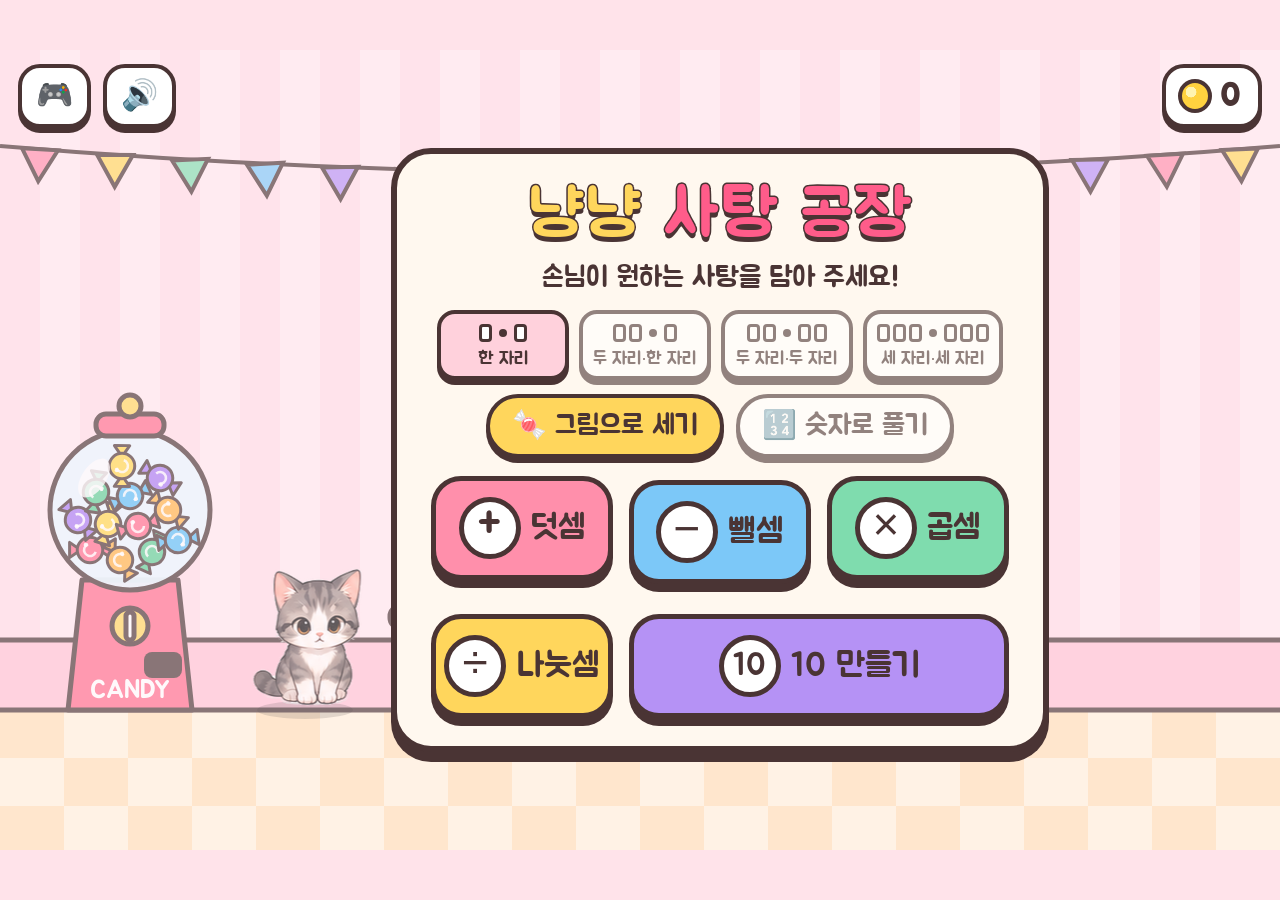
==== candy.html @ e0d0e5b4 "큰 수 사탕 포장 놀이: 2~4단계도 그림으로 풀기 - src/blocks.js: 낱개(1)·막대(10)·상자(100) 사탕으로 수 모형 놀이   덧셈: 두 쟁반 모으기 → 낱개 " ====
<!doctype html>
<html lang="ko">
<head>
  <meta charset="utf-8">
  <meta name="viewport" content="width=device-width, initial-scale=1, minimum-scale=1, maximum-scale=1, user-scalable=no, viewport-fit=cover">
  <meta name="theme-color" content="#ffe3ea">
  <meta name="apple-mobile-web-app-capable" content="yes">
  <title>냥냥 사탕 공장</title>
  <link rel="preconnect" href="https://fonts.googleapis.com">
  <link rel="preconnect" href="https://fonts.gstatic.com" crossorigin>
  <link href="https://fonts.googleapis.com/css2?family=Jua&display=swap" rel="stylesheet">
  <link rel="stylesheet" href="style.css?v=8">
</head>
<body>
  <div id="stage">
    <canvas id="scene"></canvas>

    <!-- 상단 HUD -->
    <div id="hud">
      <a id="btn-games" class="chip" href="./" aria-label="게임 고르기">🎮</a>
      <button id="btn-home" class="chip" aria-label="처음으로" hidden>🏠</button>
      <button id="btn-sound" class="chip" aria-label="소리">🔊</button>
      <div id="dots" hidden></div>
      <div id="coins" class="chip coins"><span class="coin"></span><b id="coin-count">0</b></div>
    </div>

    <!-- 손님 주문서 -->
    <div id="order" hidden>
      <p class="order-text"></p>
      <p class="order-expr"></p>
      <p class="order-q"></p>
      <div class="order-progress"></div>
    </div>

    <!-- 아래쪽 안내 -->
    <div id="tip" hidden></div>

    <!-- 큰 수 풀이 보드 (난이도 2~4 오답 힌트) -->
    <div id="work" hidden>
      <p class="work-title">차근차근 풀어 볼까?</p>
      <div class="work-body"></div>
      <p class="work-note"></p>
    </div>

    <!-- 3지선다 -->
    <div id="answers" hidden></div>

    <!-- 시작 화면 -->
    <section id="menu" class="screen">
      <div class="panel">
        <h1 class="title"><span>냥냥</span> 사탕 공장</h1>
        <p class="sub">손님이 원하는 사탕을 담아 주세요!</p>
        <!-- 난이도: 칸 모양으로 자릿수를 보여 줌 (글을 못 읽어도 고를 수 있게) -->
        <div class="diffs" role="radiogroup" aria-label="난이도">
          <button class="diff" data-diff="1" aria-checked="true"><span class="boxes"><i></i><b></b><i></i></span><small>한 자리</small></button>
          <button class="diff" data-diff="2" aria-checked="false"><span class="boxes"><i></i><i></i><b></b><i></i></span><small>두 자리·한 자리</small></button>
          <button class="diff" data-diff="3" aria-checked="false"><span class="boxes"><i></i><i></i><b></b><i></i><i></i></span><small>두 자리·두 자리</small></button>
          <button class="diff" data-diff="4" aria-checked="false"><span class="boxes"><i></i><i></i><i></i><b></b><i></i><i></i><i></i></span><small>세 자리·세 자리</small></button>
        </div>
        <div class="levels" role="radiogroup" aria-label="푸는 방법">
          <button class="pill" data-level="picture" aria-checked="true">🍬 그림으로 세기</button>
          <button class="pill" data-level="number" aria-checked="false">🔢 숫자로 풀기</button>
        </div>
        <p class="big-note">그림으로: 낱개 10개는 막대 🍭, 막대 10개는 상자 📦로 포장해요<br><small>곱셈·나눗셈 그림은 두 자리·한 자리까지 · 숫자로 풀면 풀이판이 나와요</small></p>
        <div class="modes">
          <button class="btn mode add" data-mode="add"><span class="sign">+</span><span>덧셈</span></button>
          <button class="btn mode sub" data-mode="sub"><span class="sign">−</span><span>뺄셈</span></button>
          <button class="btn mode mul" data-mode="mul"><span class="sign">×</span><span>곱셈</span></button>
          <button class="btn mode div" data-mode="div"><span class="sign">÷</span><span>나눗셈</span></button>
          <button class="btn mode ten" data-mode="ten"><span class="sign">10</span><span>10 만들기</span></button>
        </div>
      </div>
    </section>

    <!-- 결과 화면 -->
    <section id="result" class="screen" hidden>
      <div class="panel">
        <h2 class="title small">오늘 영업 끝!</h2>
        <div class="stars"></div>
        <p class="earned"></p>
        <div class="row">
          <button class="btn go again">한 번 더!</button>
          <button class="btn go home">처음으로</button>
        </div>
      </div>
    </section>
  </div>

  <!-- 배포할 때 v 값을 올리면 모든 파일이 한꺼번에 새로 받아진다 (캐시에서 옛 파일과 섞이지 않게) -->
  <script type="importmap">
  {
    "imports": {
      "./src/sprites.js": "./src/sprites.js?v=8",
      "./src/characters.js": "./src/characters.js?v=8",
      "./src/actor.js": "./src/actor.js?v=8",
      "./src/audio.js": "./src/audio.js?v=8",
      "./src/problems.js": "./src/problems.js?v=8",
      "./src/work.js": "./src/work.js?v=8",
      "./src/viewport.js": "./src/viewport.js?v=8",
      "./src/blocks.js": "./src/blocks.js?v=8"
    }
  }
  </script>
  <script type="module" src="src/game.js?v=8"></script>
</body>
</html>
---- style.css ----
:root {
  --ink: #4a3434;
  --cream: #fff8ef;
  --pink: #ff8fab;
  --sky: #7cc8f8;
  --mint: #7fdcae;
  --lemon: #ffd65c;
  --grape: #b592f5;
  --font: 'Jua', 'Apple SD Gothic Neo', 'Malgun Gothic', 'Noto Sans KR', sans-serif;
  /* 노치·홈 바 영역 (game.js fit() 이 읽어서 무대를 그 안에 맞춘다) */
  --sat: env(safe-area-inset-top, 0px);
  --sar: env(safe-area-inset-right, 0px);
  --sab: env(safe-area-inset-bottom, 0px);
  --sal: env(safe-area-inset-left, 0px);
}

* { box-sizing: border-box; -webkit-tap-highlight-color: transparent; }

html, body {
  margin: 0;
  padding: 0;
  height: 100%;
  overflow: hidden;
  overscroll-behavior: none;
  /* 삼성 인터넷 등이 글자만 따로 키우지 않게 */
  -webkit-text-size-adjust: 100%;
  text-size-adjust: 100%;
  background: #ffe3ea;
  font-family: var(--font);
  color: var(--ink);
  user-select: none;
  -webkit-user-select: none;
  -webkit-touch-callout: none;
  touch-action: none;
}

/* 화면 밖으로 삐져나가는 내용이 문서 크기를 키우지 않도록 고정 틀 안에 둔다 */
body { position: fixed; inset: 0; }

#stage {
  position: absolute;
  left: 0; top: 0;
  width: 100%;
  height: 100%;
  visibility: hidden;   /* game.js 가 크기를 맞춘 뒤 .ready 로 보여 준다 */
  transform-origin: 0 0;
  overflow: hidden;
  border-radius: 0;
}

#stage.ready { visibility: visible; }

#scene { position: absolute; inset: 0; width: 100%; height: 100%; display: block; }

[hidden] { display: none !important; }

button { font-family: var(--font); color: var(--ink); cursor: pointer; touch-action: manipulation; }

/* ── 스티커 버튼 ───────────────────────────── */
.btn {
  border: 5px solid var(--ink);
  border-radius: 30px;
  background: #fff;
  box-shadow: 0 8px 0 var(--ink);
  transition: transform .08s, box-shadow .08s, filter .2s;
  font-size: 34px;
}
.btn:active { transform: translateY(6px); box-shadow: 0 2px 0 var(--ink); }

.chip {
  height: 64px;
  min-width: 64px;
  border: 4px solid var(--ink);
  border-radius: 22px;
  background: #fff;
  box-shadow: 0 5px 0 var(--ink);
  font-size: 30px;
  display: inline-flex;
  align-items: center;
  justify-content: center;
  gap: 8px;
  padding: 0 14px;
}
button.chip:active { transform: translateY(4px); box-shadow: 0 1px 0 var(--ink); }

/* ── HUD ──────────────────────────────────── */
#hud {
  position: absolute;
  left: 18px; right: 18px; top: 14px;
  display: flex;
  align-items: center;
  gap: 12px;
  pointer-events: none;
  z-index: 5;   /* 메뉴·결과 화면 위에서도 버튼을 누를 수 있게 */
}
#hud > * { pointer-events: auto; }
#coins { margin-left: auto; font-size: 32px; padding: 0 18px 0 12px; }
.coin {
  width: 34px; height: 34px;
  border-radius: 50%;
  background: radial-gradient(circle at 35% 35%, #fff4b0 0 22%, #ffd23f 23% 100%);
  border: 4px solid var(--ink);
  display: inline-block;
}
#coins.bump { animation: bump .4s; }

#dots {
  position: absolute;
  left: 50%; transform: translateX(-50%);
  display: flex; gap: 12px;
  background: #fff;
  border: 4px solid var(--ink);
  border-radius: 24px;
  box-shadow: 0 5px 0 var(--ink);
  padding: 8px 16px;
}
.dot {
  width: 40px; height: 40px;
  border-radius: 50%;
  border: 4px dashed #d8c4b8;
  display: grid; place-items: center;
  font-size: 26px;
  line-height: 1;
}
.dot.now { border: 4px solid var(--pink); animation: pulse 1s infinite; }
.dot.done { border: 4px solid var(--ink); background: var(--lemon); }
.dot.ok { border: 4px solid var(--ink); background: var(--mint); }

/* ── 주문서 ───────────────────────────────── */
#order {
  position: absolute;
  right: 26px; top: 104px;
  width: 430px;
  background: #fff;
  border: 5px solid var(--ink);
  border-radius: 30px;
  box-shadow: 0 7px 0 var(--ink);
  padding: 14px 20px 16px;
  text-align: center;
  pointer-events: none;
  animation: popin .35s cubic-bezier(.3, 1.6, .5, 1);
}
#order::after {
  content: '';
  position: absolute;
  right: 150px; bottom: -26px;
  border: 14px solid transparent;
  border-top: 16px solid var(--ink);
}
#order p { margin: 0; }
.order-text { font-size: 27px; line-height: 1.25; }
.order-expr { font-size: 60px; line-height: 1.1; margin-top: 6px !important; letter-spacing: 2px; }
.order-expr .q { color: #ff5c8a; display: inline-block; animation: wiggle 1.4s infinite; }
.order-expr .ans { color: #23a86b; display: inline-block; animation: bump .5s; }
.order-expr.long { font-size: 46px; }
.order-expr.xlong { font-size: 36px; letter-spacing: 0; }
.order-q { font-size: 30px; color: #ff5c8a; margin-top: 4px !important; }
.order-progress { display: flex; justify-content: center; gap: 8px; margin-top: 8px; }
.order-progress:empty { display: none; }
.order-progress i {
  width: 30px; height: 30px; border-radius: 50%;
  border: 4px dashed #d8c4b8;
}
.order-progress i.on { border: 4px solid var(--ink); background: var(--pink); animation: popin .3s; }

/* ── 안내 ─────────────────────────────────── */
#tip {
  position: absolute;
  left: 0; right: 0; bottom: 40px;
  margin: 0 auto;
  width: fit-content;
  background: var(--lemon);
  border: 5px solid var(--ink);
  border-radius: 999px;
  box-shadow: 0 6px 0 var(--ink);
  padding: 12px 34px;
  font-size: 36px;
  white-space: nowrap;
  pointer-events: none;
  animation: popin .3s cubic-bezier(.3, 1.6, .5, 1);
}

/* ── 답 버튼 ──────────────────────────────── */
#answers {
  position: absolute;
  left: 0; right: 0; bottom: 22px;
  display: flex;
  justify-content: center;
  gap: 34px;
}
.answer {
  width: 180px; height: 108px;
  font-size: 66px;
  line-height: 1;
  background: #fff;
  animation: popin .35s cubic-bezier(.3, 1.6, .5, 1) backwards;
}
.answer:nth-child(2) { animation-delay: .07s; }
.answer:nth-child(3) { animation-delay: .14s; }
.answer.wrong { background: #e9e1dc; color: #b7a69c; filter: grayscale(1); animation: shake .4s; pointer-events: none; }
.answer.right { background: var(--mint); animation: bump .5s; }
#answers.locked .answer { pointer-events: none; }
.answer.long { width: 205px; font-size: 50px; }
.answer.xlong { width: 205px; font-size: 40px; }

/* ── 큰 수 풀이 보드 ──────────────────────── */
#work {
  position: absolute;
  left: 400px; top: 340px; width: 580px;
  background: #fff;
  border: 5px solid var(--ink);
  border-radius: 26px;
  box-shadow: 0 7px 0 var(--ink);
  padding: 10px 18px 12px;
  text-align: center;
  pointer-events: none;
  animation: popin .35s cubic-bezier(.3, 1.6, .5, 1);
  --cell: 46px;
}
#work p { margin: 0; }
.work-title { font-size: 26px; color: #ff5c8a; margin-bottom: 4px !important; }
.work-note { font-size: 24px; min-height: 30px; margin-top: 8px !important; }
.work-note:empty { display: none; }
.col-grid { display: grid; justify-content: center; column-gap: 4px; }
.col-grid .cell { height: 42px; font-size: 40px; line-height: 42px; text-align: center; border-radius: 8px; }
.col-grid .cell.mark { height: 26px; font-size: 22px; line-height: 26px; color: #ff5c8a; }
.col-grid .cell.now { background: #fff3b0; }
.col-grid .cell.struck { color: #b7a69c; text-decoration: line-through; text-decoration-thickness: 3px; }
.col-grid .cell.result { color: #23a86b; }
.col-grid .rule { height: 5px; background: var(--ink); border-radius: 3px; margin: 4px 0; }
.work-body .line { font-size: 30px; margin: 3px 0; }
.work-body .line.note { font-size: 23px; color: #8a6f66; }
.work-body .line.final { font-size: 34px; color: #23a86b; }
.pop { animation: popin .3s cubic-bezier(.3, 1.6, .5, 1); }

/* ── 화면 패널 ────────────────────────────── */
.screen {
  position: absolute; inset: 0;
  display: grid; place-items: center;
  background: rgba(255, 238, 243, .35);
}
.panel {
  background: var(--cream);
  border: 6px solid var(--ink);
  border-radius: 40px;
  box-shadow: 0 10px 0 var(--ink);
  padding: 26px 40px 34px;
  text-align: center;
  animation: popin .4s cubic-bezier(.3, 1.6, .5, 1);
}
#menu .panel { margin-left: 160px; padding: 20px 34px 28px; }
.title {
  margin: 0;
  font-size: 66px;
  font-weight: normal;
  color: #ff5c8a;
  -webkit-text-stroke: 3px var(--ink);
  paint-order: stroke fill;
  text-shadow: 0 5px 0 var(--ink);
  letter-spacing: 2px;
}
.title span { color: var(--lemon); }
.title.small { font-size: 56px; }
.sub { font-size: 28px; margin: 4px 0 14px; }

.levels { display: flex; gap: 12px; justify-content: center; margin-bottom: 18px; }

/* 난이도: 자릿수를 칸 모양으로 */
.diffs { display: flex; gap: 10px; justify-content: center; margin-bottom: 14px; }
.diff {
  min-width: 132px;
  border: 4px solid var(--ink);
  border-radius: 18px;
  background: #fff;
  box-shadow: 0 5px 0 var(--ink);
  padding: 8px 10px 5px;
  display: flex; flex-direction: column; align-items: center; gap: 4px;
  opacity: .6;
}
.diff[aria-checked="true"] { background: #ffd1dc; opacity: 1; }
.diff:active { transform: translateY(4px); box-shadow: 0 1px 0 var(--ink); }
.diff .boxes { display: flex; align-items: center; gap: 3px; height: 22px; }
.diff .boxes i { width: 13px; height: 18px; border: 3px solid var(--ink); border-radius: 4px; background: #fff; }
.diff .boxes b { width: 8px; height: 8px; border-radius: 50%; background: var(--ink); margin: 0 4px; }
.diff small { font-size: 18px; white-space: nowrap; }

.big-note { display: none; font-size: 21px; line-height: 1.3; color: #b0607a; margin: -6px 0 12px; }
#menu.big-numbers .big-note { display: block; }
#menu .big-note small { font-size: 17px; color: #8a6f66; }
.pill {
  border: 4px solid var(--ink);
  border-radius: 999px;
  background: #fff;
  padding: 10px 22px;
  font-size: 28px;
  box-shadow: 0 5px 0 var(--ink);
  opacity: .6;
}
.pill[aria-checked="true"] { background: var(--lemon); opacity: 1; }
.pill:active { transform: translateY(4px); box-shadow: 0 1px 0 var(--ink); }

.modes { display: grid; grid-template-columns: repeat(3, 182px); gap: 16px; justify-content: center; }
.mode {
  height: 104px;
  display: flex; align-items: center; justify-content: center; gap: 10px;
  font-size: 34px;
  white-space: nowrap;
}
.mode .sign {
  width: 62px; height: 62px;
  border-radius: 50%;
  background: #fff;
  border: 5px solid var(--ink);
  display: grid; place-items: center;
  font-size: 46px; line-height: 1;
  padding-bottom: 4px;
}
.mode.ten { grid-column: span 2; background: var(--grape); }
.mode.ten .sign { font-size: 32px; padding-bottom: 2px; }
.mode.add { background: var(--pink); }
.mode.sub { background: var(--sky); }
.mode.mul { background: var(--mint); }
.mode.div { background: var(--lemon); }

.stars { font-size: 70px; margin: 14px 0 4px; letter-spacing: 4px; }
.stars .off { filter: grayscale(1) opacity(.35); }
.stars span { display: inline-block; animation: popin .4s cubic-bezier(.3, 1.6, .5, 1) backwards; }
.earned { font-size: 34px; margin: 4px 0 22px; }
.row { display: flex; gap: 22px; justify-content: center; }
.go { padding: 14px 34px; background: var(--pink); }
.go.home { background: #fff; }


.float-coin {
  position: absolute;
  font-size: 46px;
  color: #ffb300;
  -webkit-text-stroke: 2px var(--ink);
  paint-order: stroke fill;
  pointer-events: none;
  animation: floatup 1.1s ease-out forwards;
}

@keyframes popin { from { transform: scale(.4); opacity: 0; } to { transform: scale(1); opacity: 1; } }
@keyframes bump { 0%, 100% { transform: scale(1); } 40% { transform: scale(1.18); } }
@keyframes shake { 0%, 100% { transform: translateX(0); } 25% { transform: translateX(-12px); } 75% { transform: translateX(12px); } }
@keyframes pulse { 50% { transform: scale(1.15); } }
@keyframes wiggle { 0%, 100% { transform: rotate(0); } 25% { transform: rotate(-10deg); } 75% { transform: rotate(10deg); } }
@keyframes floatup { from { transform: translateY(0); opacity: 1; } to { transform: translateY(-90px); opacity: 0; } }

/* ── 세로 화면 (폭 720 무대) ───────────────── */
#stage.portrait #order {
  left: 20px; right: auto; top: 104px;
  width: 450px;
}
#stage.portrait #order::after {
  right: -30px; bottom: auto; top: 110px;
  border: 14px solid transparent;
  border-left: 16px solid var(--ink);
}
#stage.portrait #menu .panel { margin-left: 0; margin-top: -40px; }
#stage.portrait .modes { grid-template-columns: repeat(2, 250px); }
#stage.portrait #work { left: 24px; top: 410px; width: auto; right: 24px; }
#stage.portrait .order-expr { font-size: 56px; }

#debug {
  position: fixed; left: 4px; top: 4px; z-index: 99;
  max-width: calc(100% - 8px);
  margin: 0; padding: 6px 8px;
  background: rgba(0, 0, 0, .75); color: #fff;
  font: 11px/1.35 monospace;
  white-space: pre-wrap; word-break: break-all;
  pointer-events: none;
}

a.chip { text-decoration: none; color: var(--ink); }
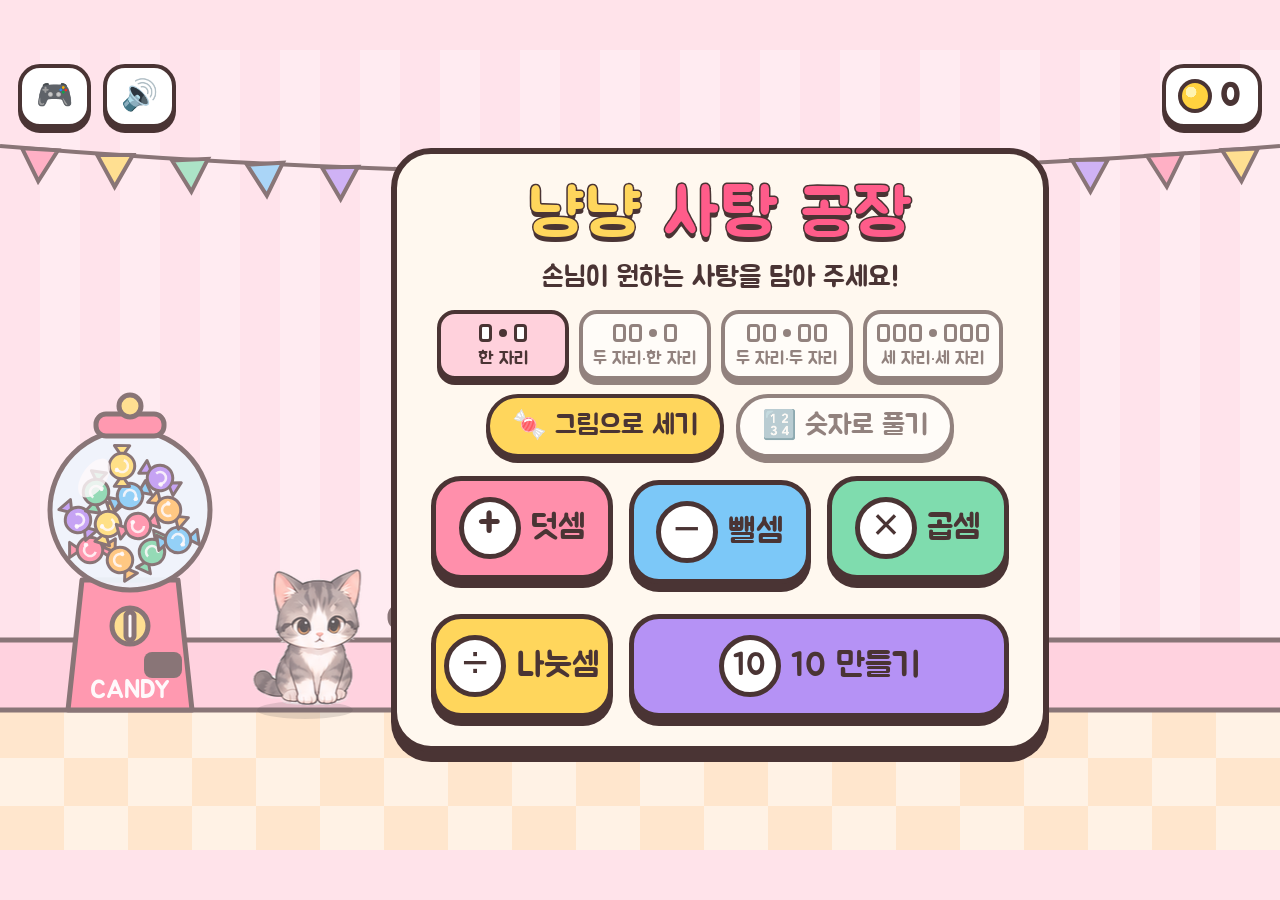
==== commit dd8876b4: "새 동물 스프라이트로 손님 교체, 펭귄 주인공도 스프라이트로 - 토끼·곰·시바·병아리·다람쥐 시트를 포장해 손님으로 추가 (호랑이 포함 6마리 중 5마리가 한 판에 등장) - 코드" ====
--- a/candy.html
+++ b/candy.html
@@ -9,7 +9,7 @@
   <link rel="preconnect" href="https://fonts.googleapis.com">
   <link rel="preconnect" href="https://fonts.gstatic.com" crossorigin>
   <link href="https://fonts.googleapis.com/css2?family=Jua&display=swap" rel="stylesheet">
-  <link rel="stylesheet" href="style.css?v=8">
+  <link rel="stylesheet" href="style.css?v=9">
 </head>
 <body>
   <div id="stage">
@@ -90,17 +90,17 @@
   <script type="importmap">
   {
     "imports": {
-      "./src/sprites.js": "./src/sprites.js?v=8",
-      "./src/characters.js": "./src/characters.js?v=8",
-      "./src/actor.js": "./src/actor.js?v=8",
-      "./src/audio.js": "./src/audio.js?v=8",
-      "./src/problems.js": "./src/problems.js?v=8",
-      "./src/work.js": "./src/work.js?v=8",
-      "./src/viewport.js": "./src/viewport.js?v=8",
-      "./src/blocks.js": "./src/blocks.js?v=8"
+      "./src/sprites.js": "./src/sprites.js?v=9",
+      "./src/characters.js": "./src/characters.js?v=9",
+      "./src/actor.js": "./src/actor.js?v=9",
+      "./src/audio.js": "./src/audio.js?v=9",
+      "./src/problems.js": "./src/problems.js?v=9",
+      "./src/work.js": "./src/work.js?v=9",
+      "./src/viewport.js": "./src/viewport.js?v=9",
+      "./src/blocks.js": "./src/blocks.js?v=9"
     }
   }
   </script>
-  <script type="module" src="src/game.js?v=8"></script>
+  <script type="module" src="src/game.js?v=9"></script>
 </body>
 </html>
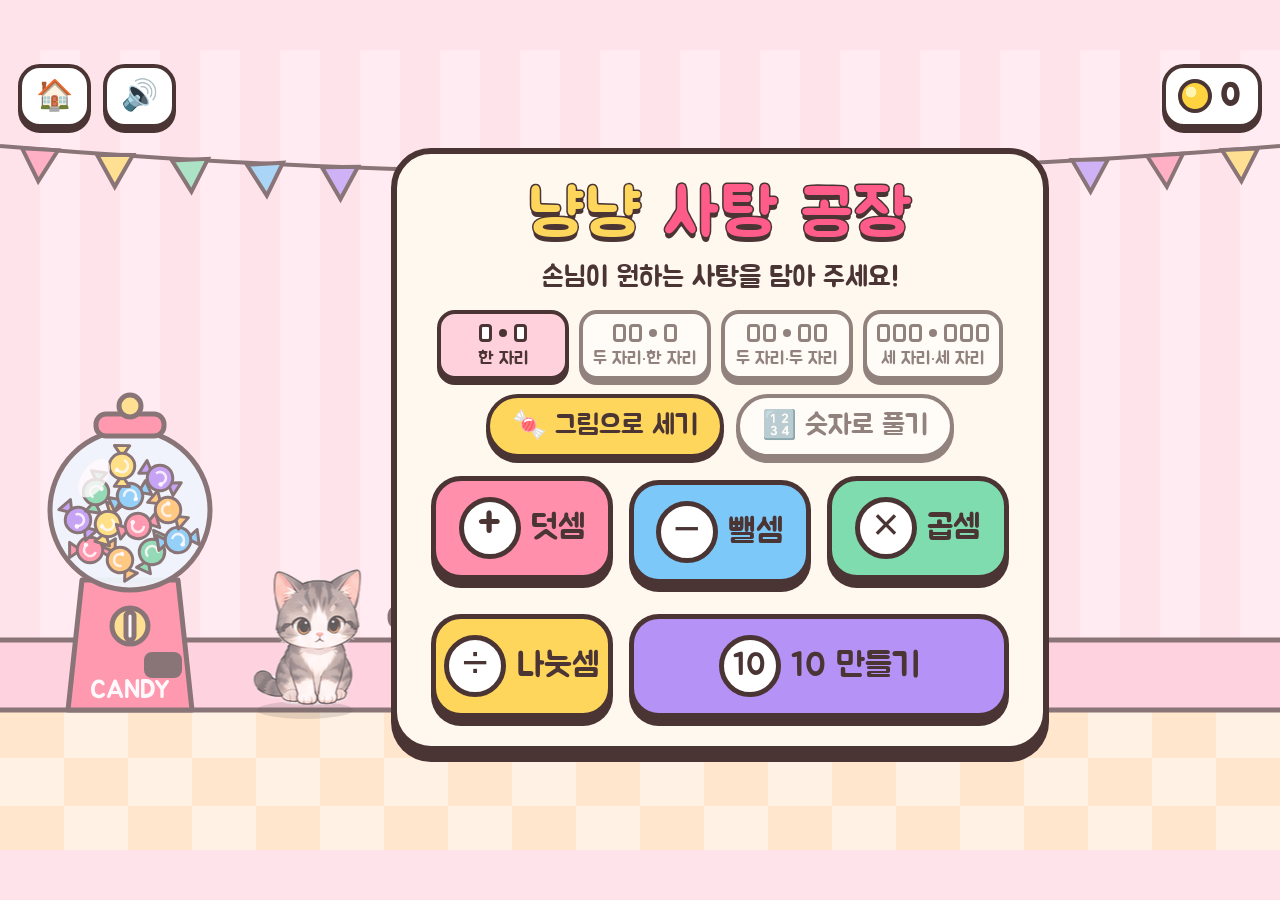
==== commit 8385d150: "펭귄: 문제를 깃발 위 간판으로, 난이도별 슬로모션 / 🏠·🔙 버튼 정리 - 펭귄 남극탐험: 문제를 깃발 세 개 위 큰 간판에 그려 가까워져야 읽히게. 읽힐 거리에서 문제 음성. " ====
--- a/candy.html
+++ b/candy.html
@@ -9,7 +9,7 @@
   <link rel="preconnect" href="https://fonts.googleapis.com">
   <link rel="preconnect" href="https://fonts.gstatic.com" crossorigin>
   <link href="https://fonts.googleapis.com/css2?family=Jua&display=swap" rel="stylesheet">
-  <link rel="stylesheet" href="style.css?v=9">
+  <link rel="stylesheet" href="style.css?v=10">
 </head>
 <body>
   <div id="stage">
@@ -17,8 +17,8 @@
 
     <!-- 상단 HUD -->
     <div id="hud">
-      <a id="btn-games" class="chip" href="./" aria-label="게임 고르기">🎮</a>
-      <button id="btn-home" class="chip" aria-label="처음으로" hidden>🏠</button>
+      <a id="btn-games" class="chip" href="./" aria-label="게임 고르기 (처음 화면)">🏠</a>
+      <button id="btn-home" class="chip" aria-label="뒤로 (게임 로비)" hidden>🔙</button>
       <button id="btn-sound" class="chip" aria-label="소리">🔊</button>
       <div id="dots" hidden></div>
       <div id="coins" class="chip coins"><span class="coin"></span><b id="coin-count">0</b></div>
@@ -90,17 +90,17 @@
   <script type="importmap">
   {
     "imports": {
-      "./src/sprites.js": "./src/sprites.js?v=9",
-      "./src/characters.js": "./src/characters.js?v=9",
-      "./src/actor.js": "./src/actor.js?v=9",
-      "./src/audio.js": "./src/audio.js?v=9",
-      "./src/problems.js": "./src/problems.js?v=9",
-      "./src/work.js": "./src/work.js?v=9",
-      "./src/viewport.js": "./src/viewport.js?v=9",
-      "./src/blocks.js": "./src/blocks.js?v=9"
+      "./src/sprites.js": "./src/sprites.js?v=10",
+      "./src/characters.js": "./src/characters.js?v=10",
+      "./src/actor.js": "./src/actor.js?v=10",
+      "./src/audio.js": "./src/audio.js?v=10",
+      "./src/problems.js": "./src/problems.js?v=10",
+      "./src/work.js": "./src/work.js?v=10",
+      "./src/viewport.js": "./src/viewport.js?v=10",
+      "./src/blocks.js": "./src/blocks.js?v=10"
     }
   }
   </script>
-  <script type="module" src="src/game.js?v=9"></script>
+  <script type="module" src="src/game.js?v=10"></script>
 </body>
 </html>
--- a/style.css
+++ b/style.css
@@ -374,3 +374,8 @@
 }
 
 a.chip { text-decoration: none; color: var(--ink); }
+
+/* 세로 화면: 왼쪽엔 🏠 🔙 만, 🔊 는 오른쪽 코인 옆으로 (가운데 진행 점과 겹치지 않게) */
+#stage.portrait #hud > :not(#btn-games):not(#btn-home) { order: 1; }
+#stage.portrait #btn-sound { margin-left: auto; }
+#stage.portrait #coins { margin-left: 0; }
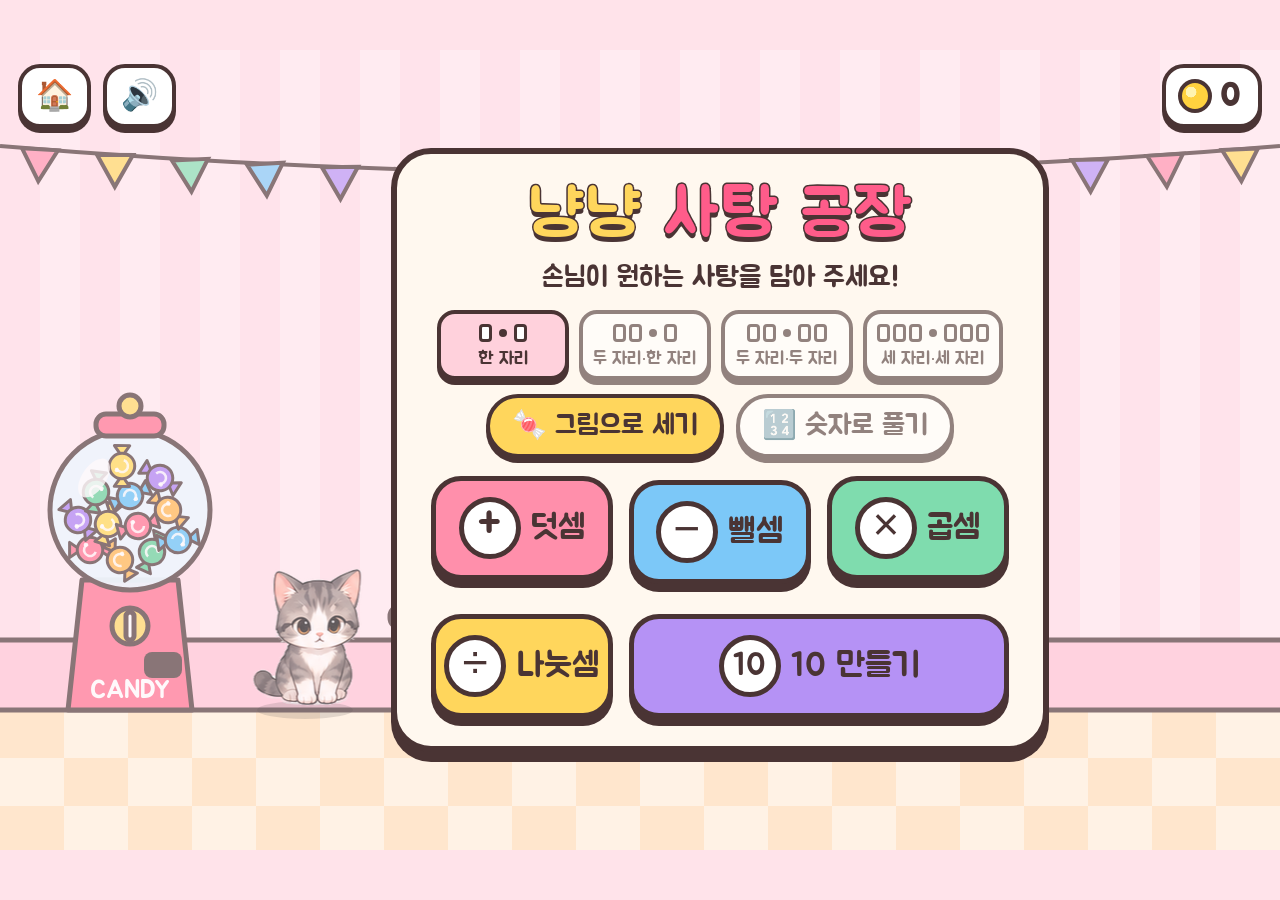
==== commit 14799d05: "상점 · 오늘의 미션 · 다시 도전 · 부모님 보기 + 주방 단체/거스름돈/대왕 손님 + 마무리 점검 공용 (기기 저장, localStorage) - src/save.js: 저장 " ====
--- a/candy.html
+++ b/candy.html
@@ -9,7 +9,7 @@
   <link rel="preconnect" href="https://fonts.googleapis.com">
   <link rel="preconnect" href="https://fonts.gstatic.com" crossorigin>
   <link href="https://fonts.googleapis.com/css2?family=Jua&display=swap" rel="stylesheet">
-  <link rel="stylesheet" href="style.css?v=10">
+  <link rel="stylesheet" href="style.css?v=20">
 </head>
 <body>
   <div id="stage">
@@ -78,6 +78,7 @@
         <h2 class="title small">오늘 영업 끝!</h2>
         <div class="stars"></div>
         <p class="earned"></p>
+        <button class="btn go next-step" hidden></button>
         <div class="row">
           <button class="btn go again">한 번 더!</button>
           <button class="btn go home">처음으로</button>
@@ -90,17 +91,21 @@
   <script type="importmap">
   {
     "imports": {
-      "./src/sprites.js": "./src/sprites.js?v=10",
-      "./src/characters.js": "./src/characters.js?v=10",
-      "./src/actor.js": "./src/actor.js?v=10",
-      "./src/audio.js": "./src/audio.js?v=10",
-      "./src/problems.js": "./src/problems.js?v=10",
-      "./src/work.js": "./src/work.js?v=10",
-      "./src/viewport.js": "./src/viewport.js?v=10",
-      "./src/blocks.js": "./src/blocks.js?v=10"
+      "./src/sprites.js": "./src/sprites.js?v=20",
+      "./src/characters.js": "./src/characters.js?v=20",
+      "./src/actor.js": "./src/actor.js?v=20",
+      "./src/audio.js": "./src/audio.js?v=20",
+      "./src/problems.js": "./src/problems.js?v=20",
+      "./src/work.js": "./src/work.js?v=20",
+      "./src/viewport.js": "./src/viewport.js?v=20",
+      "./src/blocks.js": "./src/blocks.js?v=20",
+      "./src/save.js": "./src/save.js?v=20",
+      "./src/learn.js": "./src/learn.js?v=20",
+      "./src/missions.js": "./src/missions.js?v=20",
+      "./src/shop.js": "./src/shop.js?v=20"
     }
   }
   </script>
-  <script type="module" src="src/game.js?v=10"></script>
+  <script type="module" src="src/game.js?v=20"></script>
 </body>
 </html>
--- a/style.css
+++ b/style.css
@@ -379,3 +379,20 @@
 #stage.portrait #hud > :not(#btn-games):not(#btn-home) { order: 1; }
 #stage.portrait #btn-sound { margin-left: auto; }
 #stage.portrait #coins { margin-left: 0; }
+
+/* 오늘의 미션 알림 (모든 게임 공용, missions.js 가 띄움) */
+#toasts {
+  position: fixed; left: 50%; top: max(10px, env(safe-area-inset-top)); transform: translateX(-50%);
+  z-index: 50; display: flex; flex-direction: column; align-items: center; gap: 8px;
+  pointer-events: none; width: max-content; max-width: 94vw;
+}
+.toast {
+  background: #fff; border: 4px solid var(--ink); border-radius: 18px; box-shadow: 0 5px 0 var(--ink);
+  padding: 8px 18px; font-family: var(--font); font-size: 20px; color: var(--ink); text-align: center;
+  animation: popin .35s cubic-bezier(.3, 1.6, .5, 1);
+  transition: opacity .5s, transform .5s;
+}
+.toast.out { opacity: 0; transform: translateY(-12px); }
+
+/* 결과 화면: 다음 단계 권하기 */
+.go.next-step { display: block; margin: 0 auto 18px; background: var(--lemon); font-size: 28px; padding: 10px 26px; }
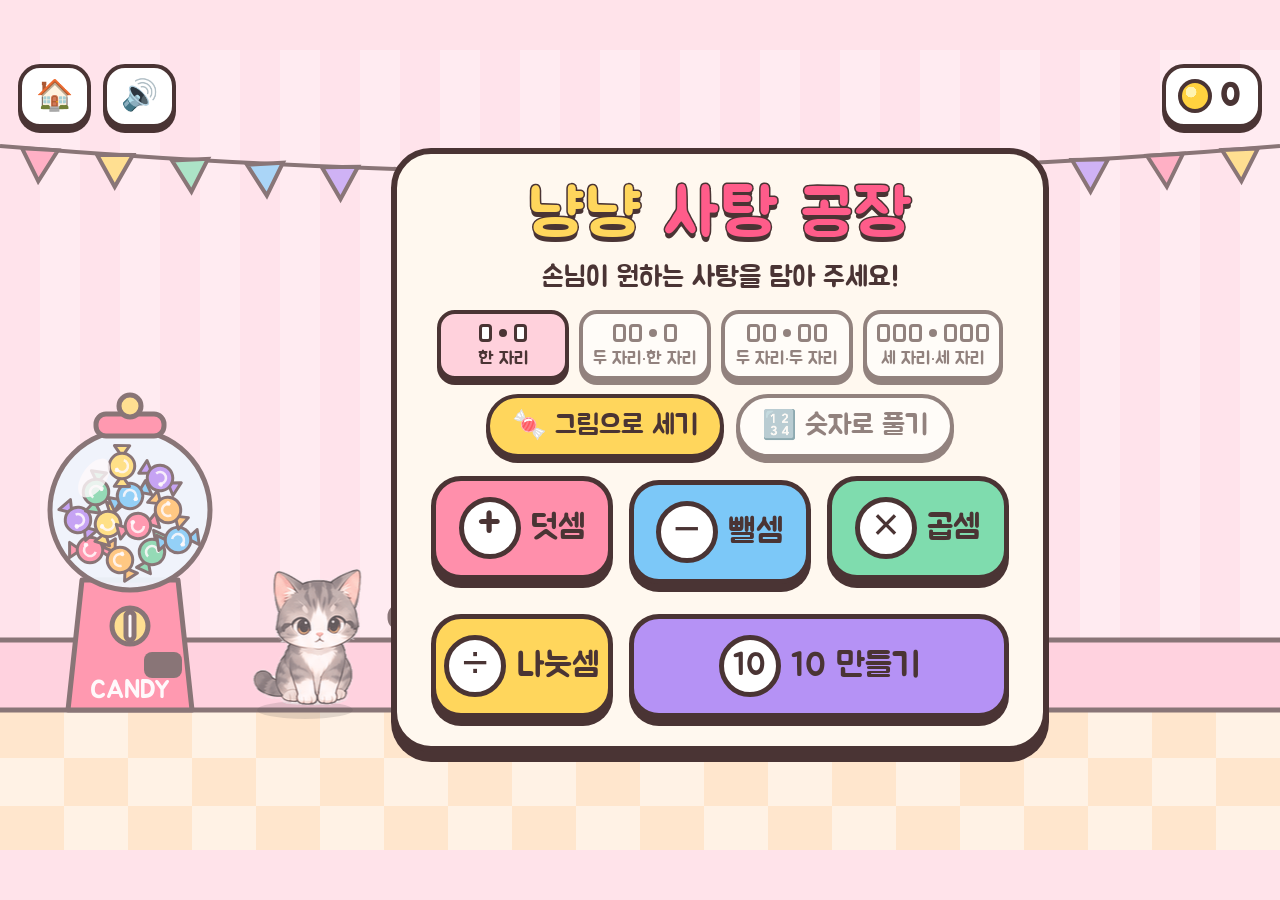
==== commit 92d871c5: "새 손님 판다 · 거북이 + 동물 그림 교체 + 손님 동작 (간식 들기 · 하트 · 반짝 · 긁적 · 꾸벅) 손님 - 판다 판돌이(대나무) · 거북이 엉금이(미역) 추가 → 손님 " ====
--- a/candy.html
+++ b/candy.html
@@ -9,7 +9,7 @@
   <link rel="preconnect" href="https://fonts.googleapis.com">
   <link rel="preconnect" href="https://fonts.gstatic.com" crossorigin>
   <link href="https://fonts.googleapis.com/css2?family=Jua&display=swap" rel="stylesheet">
-  <link rel="stylesheet" href="style.css?v=20">
+  <link rel="stylesheet" href="style.css?v=21">
 </head>
 <body>
   <div id="stage">
@@ -91,21 +91,21 @@
   <script type="importmap">
   {
     "imports": {
-      "./src/sprites.js": "./src/sprites.js?v=20",
-      "./src/characters.js": "./src/characters.js?v=20",
-      "./src/actor.js": "./src/actor.js?v=20",
-      "./src/audio.js": "./src/audio.js?v=20",
-      "./src/problems.js": "./src/problems.js?v=20",
-      "./src/work.js": "./src/work.js?v=20",
-      "./src/viewport.js": "./src/viewport.js?v=20",
-      "./src/blocks.js": "./src/blocks.js?v=20",
-      "./src/save.js": "./src/save.js?v=20",
-      "./src/learn.js": "./src/learn.js?v=20",
-      "./src/missions.js": "./src/missions.js?v=20",
-      "./src/shop.js": "./src/shop.js?v=20"
+      "./src/sprites.js": "./src/sprites.js?v=21",
+      "./src/characters.js": "./src/characters.js?v=21",
+      "./src/actor.js": "./src/actor.js?v=21",
+      "./src/audio.js": "./src/audio.js?v=21",
+      "./src/problems.js": "./src/problems.js?v=21",
+      "./src/work.js": "./src/work.js?v=21",
+      "./src/viewport.js": "./src/viewport.js?v=21",
+      "./src/blocks.js": "./src/blocks.js?v=21",
+      "./src/save.js": "./src/save.js?v=21",
+      "./src/learn.js": "./src/learn.js?v=21",
+      "./src/missions.js": "./src/missions.js?v=21",
+      "./src/shop.js": "./src/shop.js?v=21"
     }
   }
   </script>
-  <script type="module" src="src/game.js?v=20"></script>
+  <script type="module" src="src/game.js?v=21"></script>
 </body>
 </html>
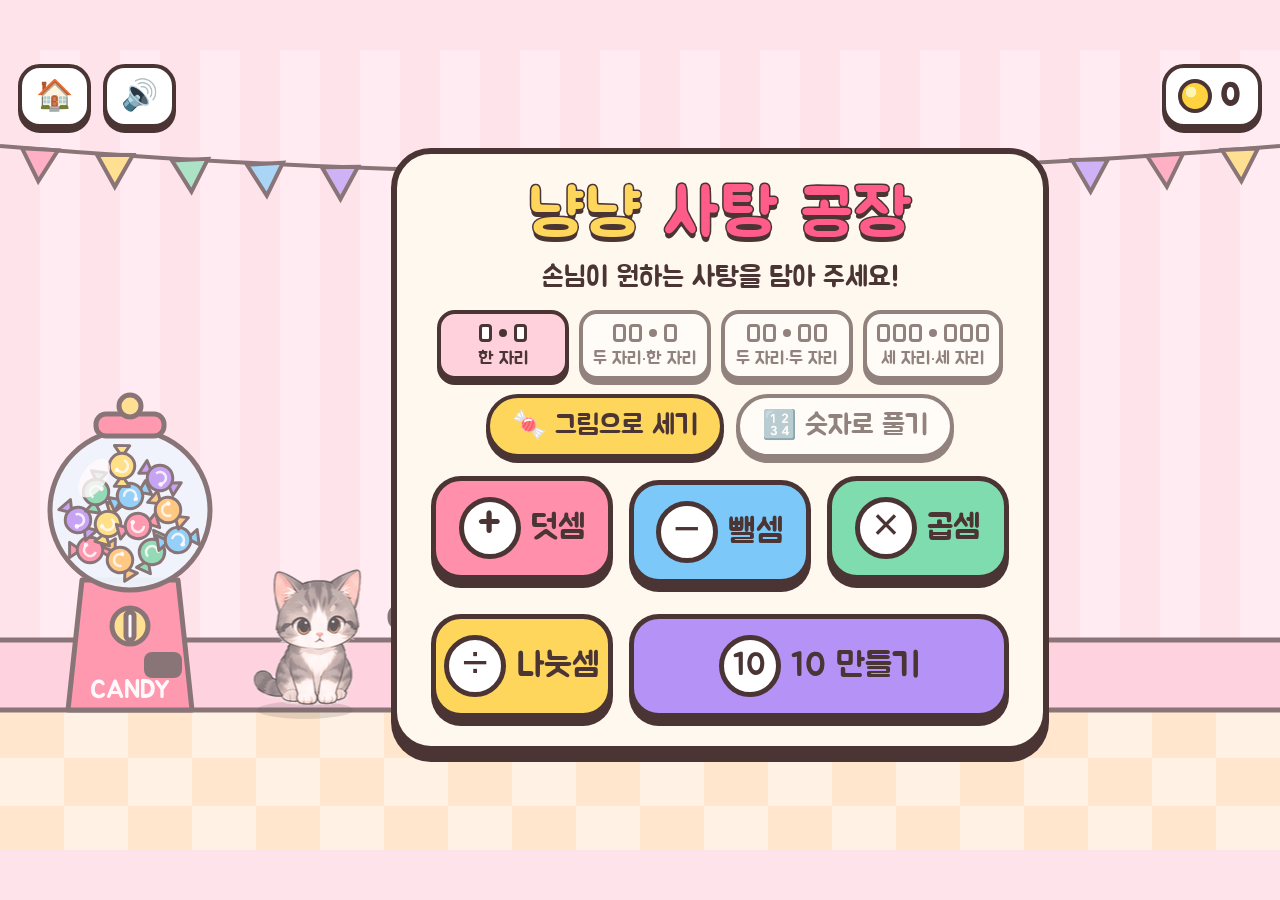
==== commit d9aae23f: "냥냥 구구단 모드 추가: 징검다리 점프 · 두더지 잡기 (2~9단 고르기) - 첫 화면에 네 번째 게임 카드 '냥냥 구구단' (gugudan.html). 넓은 화면은 2×2, 아주" ====
--- a/candy.html
+++ b/candy.html
@@ -9,7 +9,7 @@
   <link rel="preconnect" href="https://fonts.googleapis.com">
   <link rel="preconnect" href="https://fonts.gstatic.com" crossorigin>
   <link href="https://fonts.googleapis.com/css2?family=Jua&display=swap" rel="stylesheet">
-  <link rel="stylesheet" href="style.css?v=21">
+  <link rel="stylesheet" href="style.css?v=23">
 </head>
 <body>
   <div id="stage">
@@ -91,21 +91,21 @@
   <script type="importmap">
   {
     "imports": {
-      "./src/sprites.js": "./src/sprites.js?v=21",
-      "./src/characters.js": "./src/characters.js?v=21",
-      "./src/actor.js": "./src/actor.js?v=21",
-      "./src/audio.js": "./src/audio.js?v=21",
-      "./src/problems.js": "./src/problems.js?v=21",
-      "./src/work.js": "./src/work.js?v=21",
-      "./src/viewport.js": "./src/viewport.js?v=21",
-      "./src/blocks.js": "./src/blocks.js?v=21",
-      "./src/save.js": "./src/save.js?v=21",
-      "./src/learn.js": "./src/learn.js?v=21",
-      "./src/missions.js": "./src/missions.js?v=21",
-      "./src/shop.js": "./src/shop.js?v=21"
+      "./src/sprites.js": "./src/sprites.js?v=23",
+      "./src/characters.js": "./src/characters.js?v=23",
+      "./src/actor.js": "./src/actor.js?v=23",
+      "./src/audio.js": "./src/audio.js?v=23",
+      "./src/problems.js": "./src/problems.js?v=23",
+      "./src/work.js": "./src/work.js?v=23",
+      "./src/viewport.js": "./src/viewport.js?v=23",
+      "./src/blocks.js": "./src/blocks.js?v=23",
+      "./src/save.js": "./src/save.js?v=23",
+      "./src/learn.js": "./src/learn.js?v=23",
+      "./src/missions.js": "./src/missions.js?v=23",
+      "./src/shop.js": "./src/shop.js?v=23"
     }
   }
   </script>
-  <script type="module" src="src/game.js?v=21"></script>
+  <script type="module" src="src/game.js?v=23"></script>
 </body>
 </html>
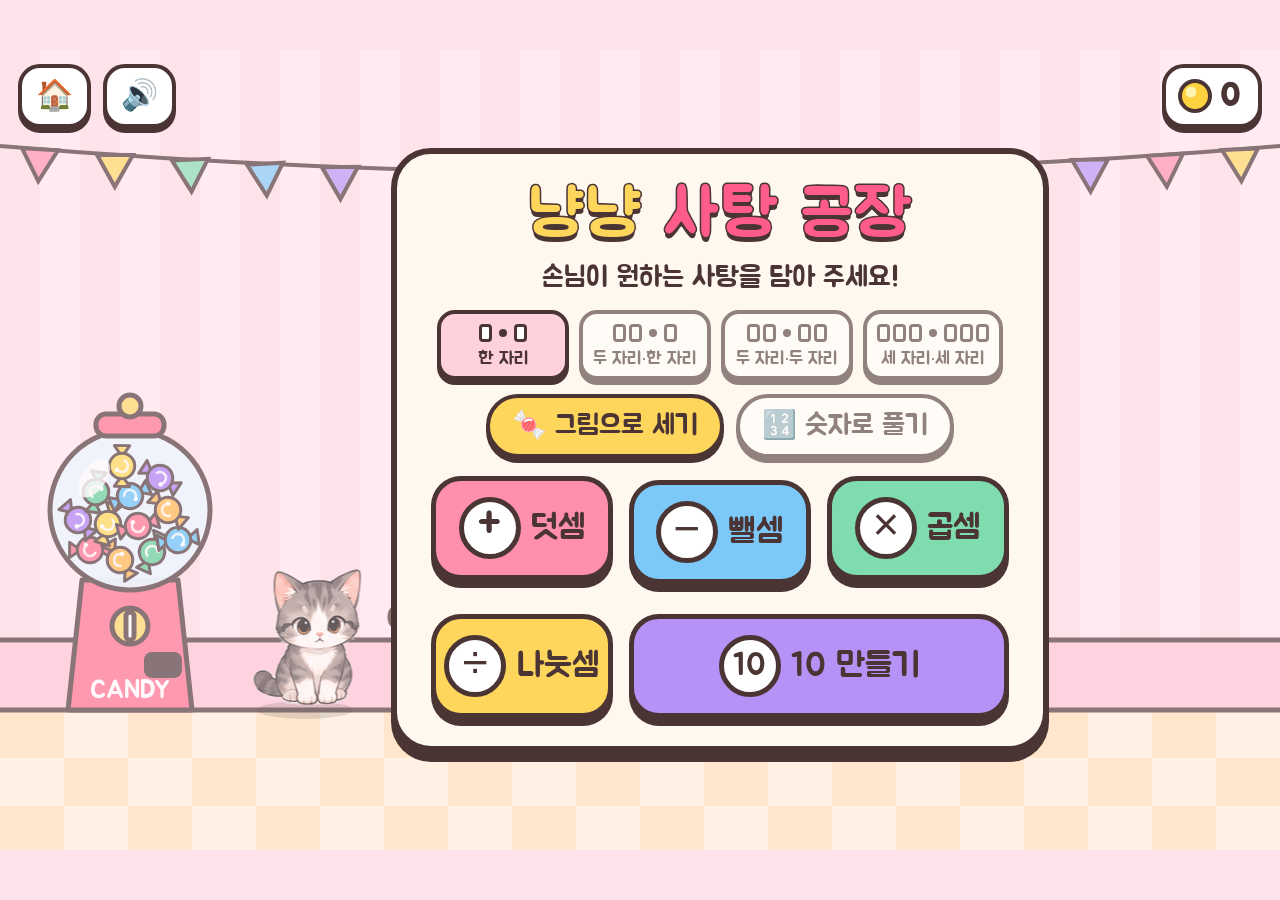
==== commit 552a3abc: "냥냥 구구단: 두더지 10문제 + 단은 하나만 고르기 (모두는 그대로) - 두더지 잡기 한 판 6문제 → 10문제. 한 단은 9문제뿐이라 ×1 을 뺀 문제 하나를 한 번 더 내고," ====
--- a/candy.html
+++ b/candy.html
@@ -9,7 +9,7 @@
   <link rel="preconnect" href="https://fonts.googleapis.com">
   <link rel="preconnect" href="https://fonts.gstatic.com" crossorigin>
   <link href="https://fonts.googleapis.com/css2?family=Jua&display=swap" rel="stylesheet">
-  <link rel="stylesheet" href="style.css?v=23">
+  <link rel="stylesheet" href="style.css?v=24">
 </head>
 <body>
   <div id="stage">
@@ -91,21 +91,21 @@
   <script type="importmap">
   {
     "imports": {
-      "./src/sprites.js": "./src/sprites.js?v=23",
-      "./src/characters.js": "./src/characters.js?v=23",
-      "./src/actor.js": "./src/actor.js?v=23",
-      "./src/audio.js": "./src/audio.js?v=23",
-      "./src/problems.js": "./src/problems.js?v=23",
-      "./src/work.js": "./src/work.js?v=23",
-      "./src/viewport.js": "./src/viewport.js?v=23",
-      "./src/blocks.js": "./src/blocks.js?v=23",
-      "./src/save.js": "./src/save.js?v=23",
-      "./src/learn.js": "./src/learn.js?v=23",
-      "./src/missions.js": "./src/missions.js?v=23",
-      "./src/shop.js": "./src/shop.js?v=23"
+      "./src/sprites.js": "./src/sprites.js?v=24",
+      "./src/characters.js": "./src/characters.js?v=24",
+      "./src/actor.js": "./src/actor.js?v=24",
+      "./src/audio.js": "./src/audio.js?v=24",
+      "./src/problems.js": "./src/problems.js?v=24",
+      "./src/work.js": "./src/work.js?v=24",
+      "./src/viewport.js": "./src/viewport.js?v=24",
+      "./src/blocks.js": "./src/blocks.js?v=24",
+      "./src/save.js": "./src/save.js?v=24",
+      "./src/learn.js": "./src/learn.js?v=24",
+      "./src/missions.js": "./src/missions.js?v=24",
+      "./src/shop.js": "./src/shop.js?v=24"
     }
   }
   </script>
-  <script type="module" src="src/game.js?v=23"></script>
+  <script type="module" src="src/game.js?v=24"></script>
 </body>
 </html>
